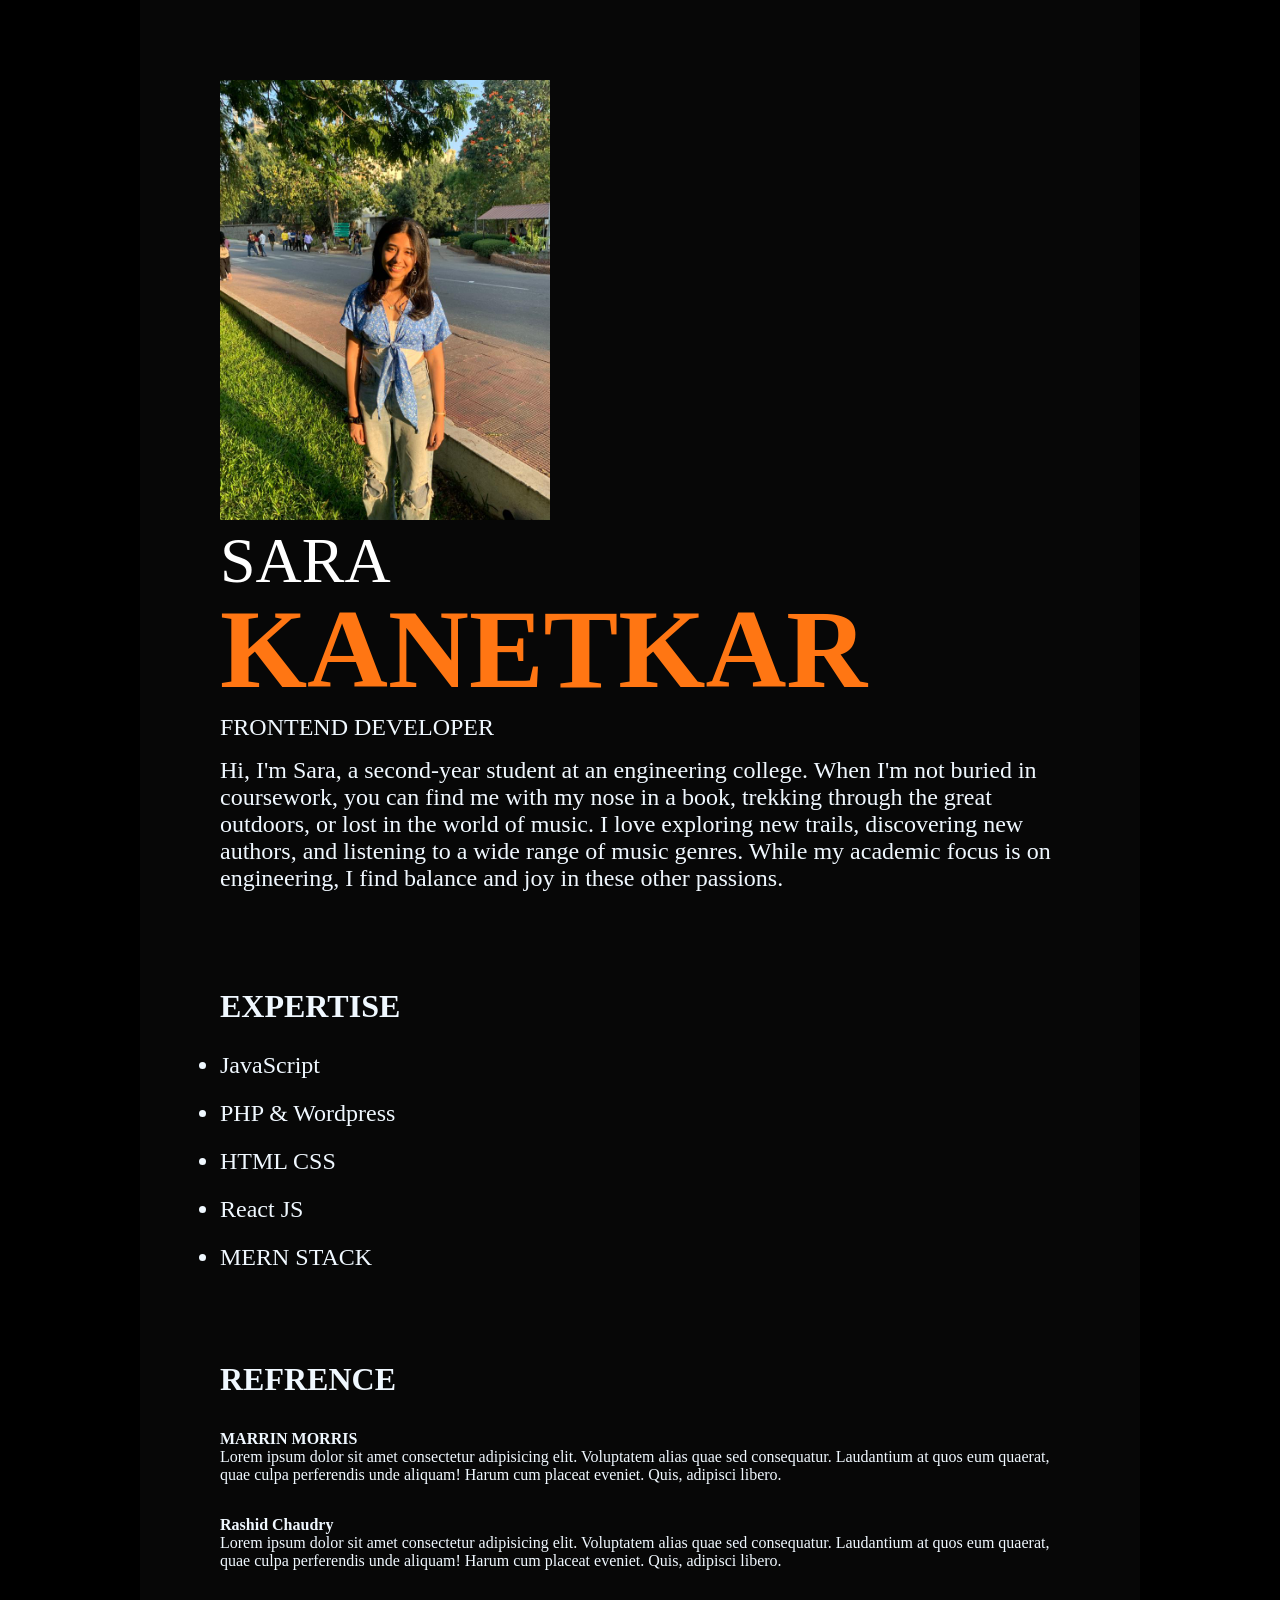
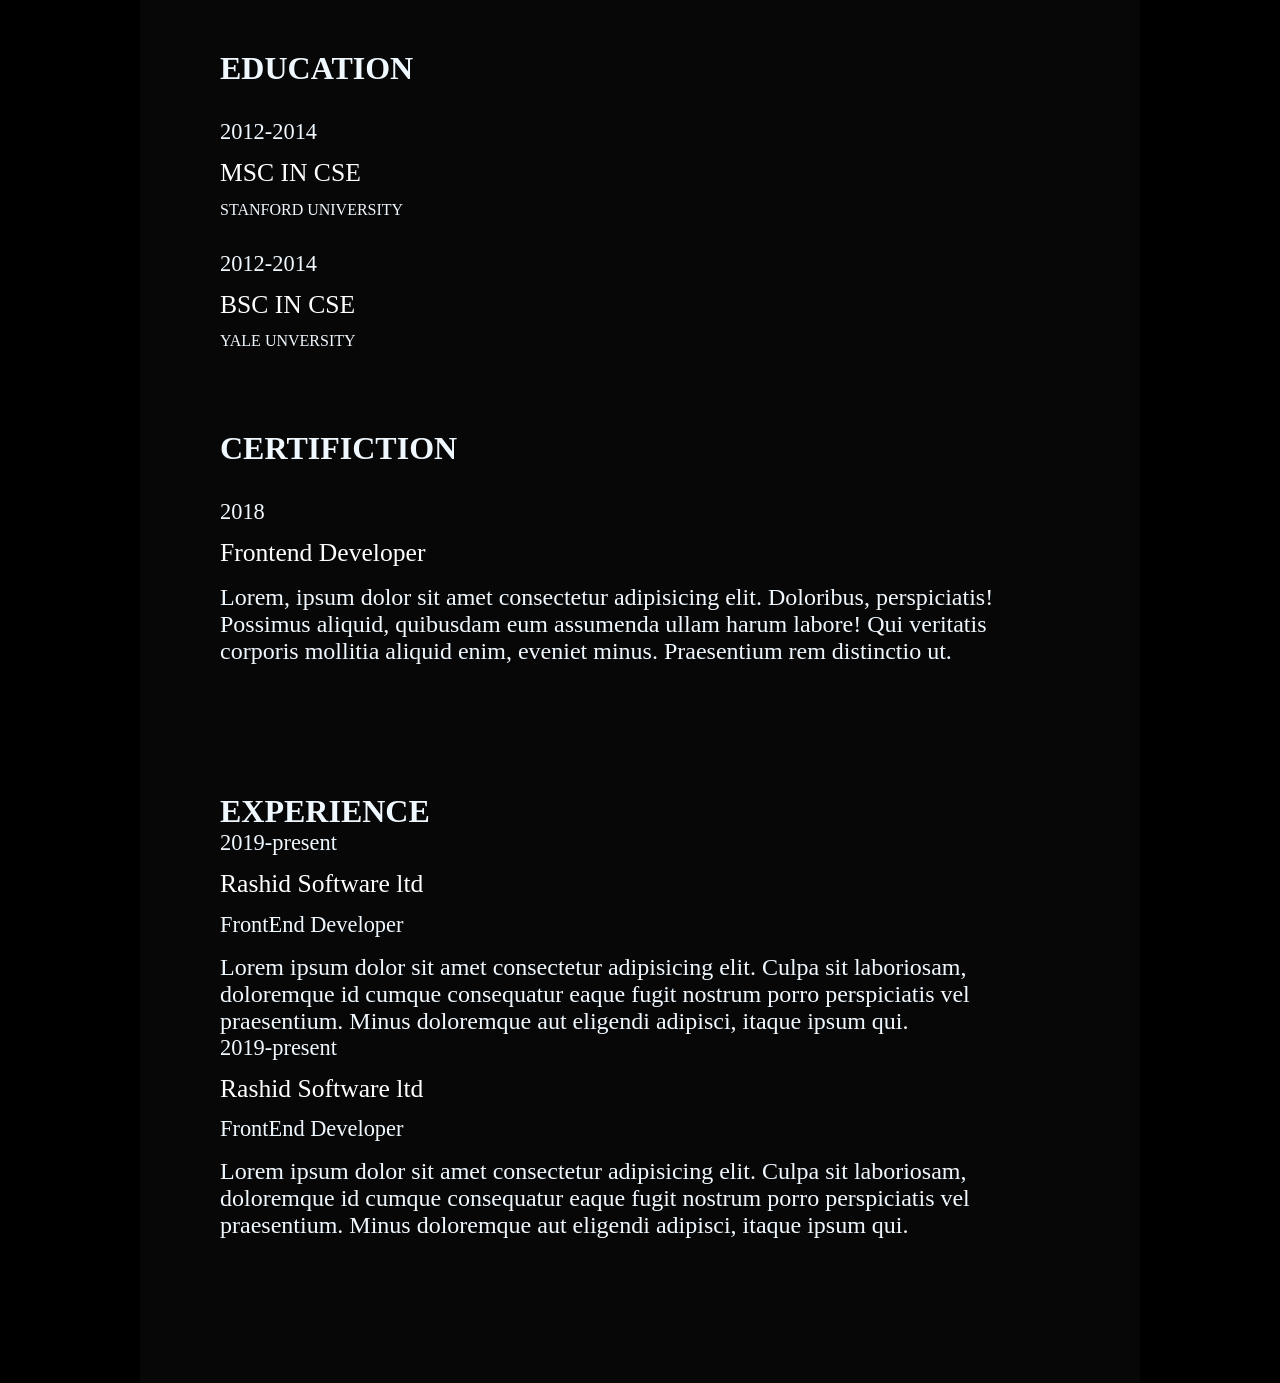
==== index.html @ 93021fe6 "ok" ====
<!DOCTYPE html>
<html lang="en">
<head>
    <meta charset="UTF-8">
    <meta name="viewport" content="width=device-width, initial-scale=1.0">
    <title>Resume</title>
    <link rel="stylesheet" href="portfolio1.css">
</head>
<body>
   <div class="container">
    <div class="profile">
        <div class="profile_container">
        <div class="profile_profileImg">
            <img src="me.jpeg.jpeg" alt="SARA KANETKAR" width="400px" height="440px">
        </div>
        </div>
        <h1 class="profile_name">
            <span class="profile_name_firstName">Sara</span>
             <span class="profile_name_lastName">Kanetkar</span>
        </h1>
        <p class="profile_title"> Frontend Developer</p>
        <p class="description">
            Hi, I'm Sara, a second-year student at an engineering college. When I'm not buried in coursework, you can find me with my nose in a book, trekking through the great outdoors, or lost in the world of music. I love exploring new trails, discovering new authors, and listening to a wide range of music genres. While my academic focus is on engineering, I find balance and joy in these other passions. 





        </p>

    </div>
<div class="group-1">
 <div class="skills"> 
<h3 class="title">Expertise</h3>
<ul class="skill_list description">
    <li>JavaScript</li>
    <li>PHP & Wordpress</li>
    <li>HTML CSS</li>
    <li>React JS</li>
    <li>MERN STACK</li>

    </ul>
</div>
<div class="ref">
    <h3 class="title">Refrence</h3>
    <div class="ref_item">
        <h4 class="ref_name">MARRIN MORRIS</h4>
        <p class="desciption">
            Lorem ipsum dolor sit amet consectetur adipisicing elit. Voluptatem alias quae sed consequatur. Laudantium at quos eum quaerat, quae culpa perferendis unde aliquam! Harum cum placeat eveniet. Quis, adipisci libero.
        </p>
    </div>
    <div class="ref_item">
        <h4 class="ref_name">Rashid Chaudry</h4>
        <p class="desciption">
            Lorem ipsum dolor sit amet consectetur adipisicing elit. Voluptatem alias quae sed consequatur. Laudantium at quos eum quaerat, quae culpa perferendis unde aliquam! Harum cum placeat eveniet. Quis, adipisci libero.
        </p>
    </div>
</div>
<div class="edu">
    <h3 class="title">Education</h3>
    <div class="edu_item">
        <p class="item_preTitle">2012-2014</p>
        <h4 class="item_title">MSC IN CSE</h4>
        <p clss="item_subtitle">
            STANFORD UNIVERSITY
        </p>
</div>

    
    <div class="edu_item">
        <p class="item_preTitle">2012-2014</p>
        <h4 class="item_title">BSC IN CSE</h4>
        <p clss="item_subtitle">
           YALE UNVERSITY
        </p>
</div>

</div>
<div class="certification">
    <h3 class="title">certifiction</h3>
<div class="certification_item">
    <p class="item_preTitle">2018</p>
    <h4 class="item_title">Frontend Developer</h4>
    <p class="description">
        Lorem, ipsum dolor sit amet consectetur adipisicing elit. Doloribus, perspiciatis! Possimus aliquid, quibusdam eum assumenda ullam harum labore! Qui veritatis corporis mollitia aliquid enim, eveniet minus. Praesentium rem distinctio ut.
    </p>


</div>
   </div>
</div>
<div class="group-2"></div>
   <div class="exp">
    <h3 class="title">Experience</h3>
    <div class="exp_item">
        <p class="item_preTitle">2019-present</p>
        <h4 class="item_title">Rashid Software ltd</h4>
        <p class="item_subtitle">FrontEnd Developer</p>
        <p class="description">
            Lorem ipsum dolor sit amet consectetur adipisicing elit. Culpa sit laboriosam, doloremque id cumque consequatur eaque fugit nostrum porro perspiciatis vel praesentium. Minus doloremque aut eligendi adipisci, itaque ipsum qui.
        </p>
    </div>
    <div class="exp_item">
        <p class="item_preTitle">2019-present</p>
        <h4 class="item_title">Rashid Software ltd</h4>
        <p class="item_subtitle">FrontEnd Developer</p>
        <p class="description">
            Lorem ipsum dolor sit amet consectetur adipisicing elit. Culpa sit laboriosam, doloremque id cumque consequatur eaque fugit nostrum porro perspiciatis vel praesentium. Minus doloremque aut eligendi adipisci, itaque ipsum qui.
        </p>
    </div>

   </div>
<div class="group-3"></div>




   </div> 
</body>
</html>
---- portfolio1.css ----
body{
    background-color:black;
    color:aliceblue;
}
*{
    padding: 0;
    margin: 0;
    box-sizing: border-box;
}
:root{
    --primary-color:#ff7613 ;
}
img{
    width:auto
}
a{
    text-decoration: none;
    color: white;
}
.description{
    margin-top: 1rem;
    font-size: 1.5rem;
    font-weight: 400;
    color: var(--text-color);

}
.title{
    color:var(--prmary-color);
    font-weight: 700;
    font-size: 2rem;
    text-transform: uppercase;


}
.item_preTitle{
    font-size: 1.4rem;
    color:var(--text-color);
    font-weight:300;
}
.item_title{
    font-size:1.6rem;
    color: white;
    font-weight: 500;
    margin: 0.8rem 0;;

}
.item_subtitle{
    font-size: 1.4rem;
    color:var(--text-color);
    font-weight: 400;

}




.container{
    max-width:  1000px; 
    width: 90%;
    margin: 0 auto;
    display: grid;
    padding:5rem;
    background: #070707;
    grid: template columns 1fr 1fr;
    gap:4rem;
}
@media only screen and (max-width:768px){
    .container{
        width: 100%;
        grid-template-columns: 1fr;
        padding: 3rem;
        gap:7rem;
    }

}
.profile{
    grid-column: 1/-1;
    margin-bottom:2rem ;
}
.group-1{
    display: flex;
    flex-direction:column;
    gap:5rem;
}
.profile_container{
    display:flex;
    gap:2rem;
}
.profile_profileImg{
    max-width: 250px; 
}
.profile_name_firstName{
    color: white;
    font-weight: 200;
    font-size: clamp(2rem,8vw,4rem);
    text-transform: uppercase;
    display: block;
    margin-bottom: -0.8rem;
}
.profile_name_lastName{
    color:#ff7613;
    font-weight: 700;
    font-size: clamp(2.5rem,15vw,7rem);
    text-transform: uppercase;
    display: block;
}
.profile_title{
    font-size: 1.5rem;
    font-weight: 400;
    text-transform: uppercase;
}
@media only screen and (max-width: 768px){
    .profile_container{
        flex-direction: column;
    }
}
.skill_list{
    margin-top: 1rem;
    margin-left:2 rem;
    line-height: 2;
}
.ref_item{
margin-top: 2rem;
}
.ref_name{
    font-size:1,6rem;
    font-weight: 700;
}
.edu_item{
    margin-top: 2rem;
}
.certification_item{
    margin-top:2rem;
}
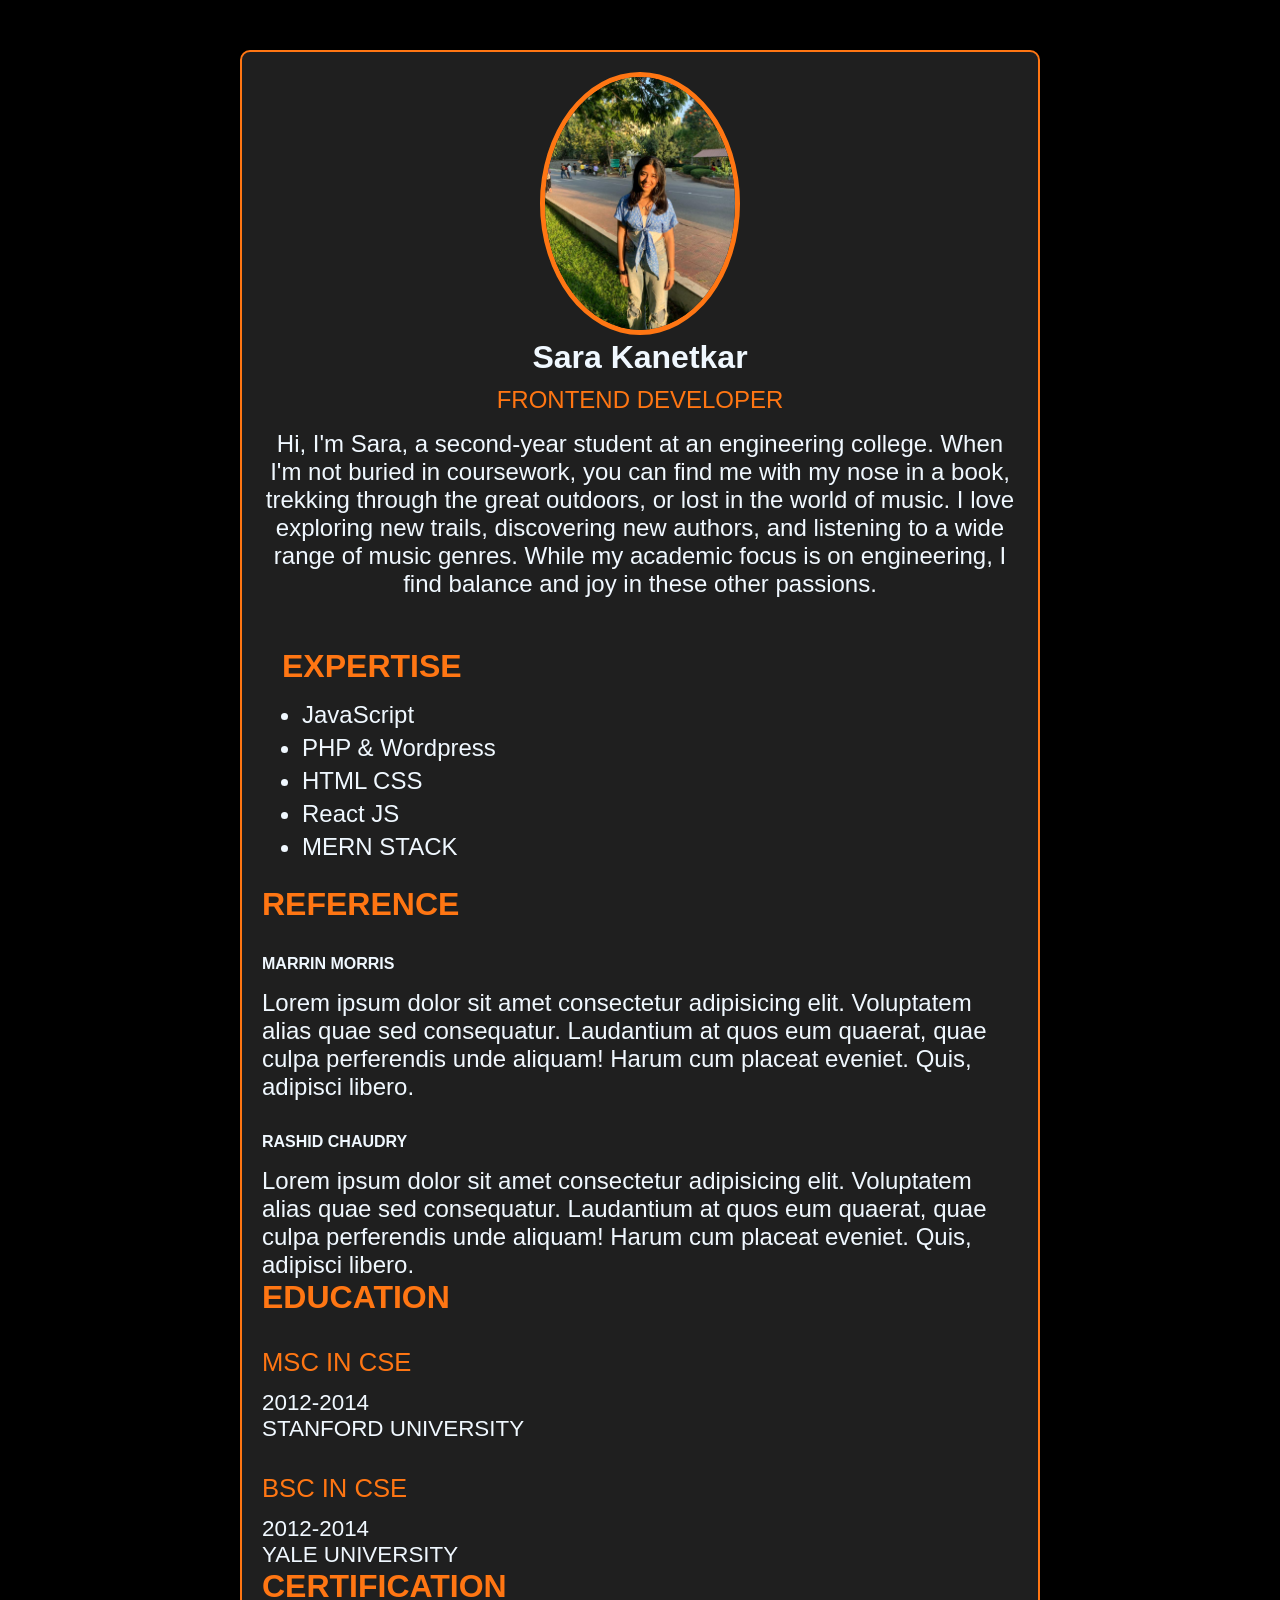
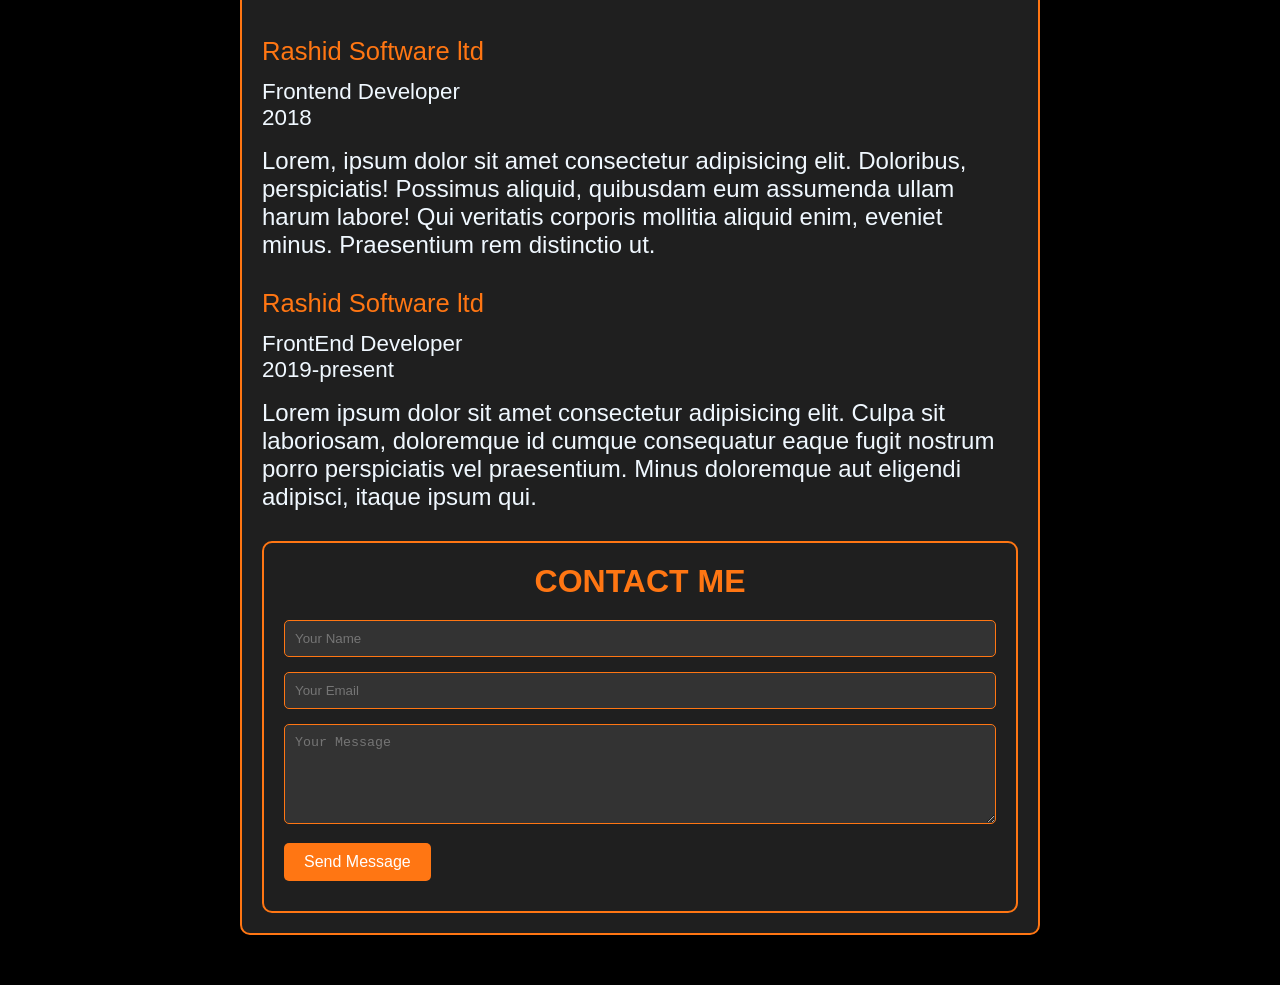
==== commit d8796c56: "final project push" ====
--- a/index.html
+++ b/index.html
@@ -1,120 +1,379 @@
 <!DOCTYPE html>
 <html lang="en">
+
 <head>
     <meta charset="UTF-8">
     <meta name="viewport" content="width=device-width, initial-scale=1.0">
     <title>Resume</title>
-    <link rel="stylesheet" href="portfolio1.css">
+    <!-- <link rel="stylesheet" href="portfolio1.css"> -->
 </head>
+
 <body>
-   <div class="container">
-    <div class="profile">
-        <div class="profile_container">
-        <div class="profile_profileImg">
-            <img src="me.jpeg.jpeg" alt="SARA KANETKAR" width="400px" height="440px">
+    <div class="container">
+        <div class="profile">
+            <div class="profile_container">
+                <div class="profile_profileImg">
+                    <img src="me.jpeg.jpeg" alt="SARA KANETKAR" width="400px" height="440px">
+                </div>
+            </div>
+            <h1 class="profile_name">
+                <span class="profile_name_firstName">Sara</span>
+                <span class="profile_name_lastName">Kanetkar</span>
+            </h1>
+            <p class="profile_title"> Frontend Developer</p>
+            <p class="description">
+                Hi, I'm Sara, a second-year student at an engineering college. When I'm not buried in coursework, you
+                can find me with my nose in a book, trekking through the great outdoors, or lost in the world of music.
+                I love exploring new trails, discovering new authors, and listening to a wide range of music genres.
+                While my academic focus is on engineering, I find balance and joy in these other passions.
+            </p>
         </div>
+        <div class="group-1">
+            <div class="skills">
+                <h3 class="title expertise">Expertise</h3>
+                <ul class="skill_list description">
+                    <li>JavaScript</li>
+                    <li>PHP & Wordpress</li>
+                    <li>HTML CSS</li>
+                    <li>React JS</li>
+                    <li>MERN STACK</li>
+                </ul>
+            </div>
+            <div class="ref">
+                <h3 class="title reference">Reference</h3>
+                <div class="ref_item">
+                    <h4 class="ref_name">MARRIN MORRIS</h4>
+                    <p class="description">
+                        Lorem ipsum dolor sit amet consectetur adipisicing elit. Voluptatem alias quae sed consequatur.
+                        Laudantium at quos eum quaerat, quae culpa perferendis unde aliquam! Harum cum placeat eveniet.
+                        Quis, adipisci libero.
+                    </p>
+                </div>
+                <div class="ref_item">
+                    <h4 class="ref_name">RASHID CHAUDRY</h4>
+                    <p class="description">
+                        Lorem ipsum dolor sit amet consectetur adipisicing elit. Voluptatem alias quae sed consequatur.
+                        Laudantium at quos eum quaerat, quae culpa perferendis unde aliquam! Harum cum placeat eveniet.
+                        Quis, adipisci libero.
+                    </p>
+                </div>
+            </div>
+            <div class="edu">
+                <h3 class="title education">Education</h3>
+                <div class="edu_item">
+
+                    <h4 class="item_title">MSC IN CSE</h4>
+                    <p class="item_preTitle">2012-2014</p>
+                    <p class="item_subtitle">
+                        STANFORD UNIVERSITY
+                    </p>
+                </div>
+                <div class="edu_item">
+
+                    <h4 class="item_title">BSC IN CSE</h4>
+                    <p class="item_preTitle">2012-2014</p>
+                    <p class="item_subtitle">
+                        YALE UNIVERSITY
+                    </p>
+                </div>
+            </div>
+            <div class="certification">
+                <h3 class="title certification">Certification</h3>
+                <div class="certification_item">
+                    <h4 class="item_title">Rashid Software ltd</h4>
+                    <h4 class="item_subtitle">Frontend Developer<br></h4>
+
+                    <p class="item_preTitle">2018</p>
+                    <p class="description">
+                        Lorem, ipsum dolor sit amet consectetur adipisicing elit. Doloribus, perspiciatis! Possimus
+                        aliquid, quibusdam eum assumenda ullam harum labore! Qui veritatis corporis mollitia aliquid
+                        enim, eveniet minus. Praesentium rem distinctio ut.
+                    </p>
+                </div>
+            </div>
         </div>
-        <h1 class="profile_name">
-            <span class="profile_name_firstName">Sara</span>
-             <span class="profile_name_lastName">Kanetkar</span>
-        </h1>
-        <p class="profile_title"> Frontend Developer</p>
-        <p class="description">
-            Hi, I'm Sara, a second-year student at an engineering college. When I'm not buried in coursework, you can find me with my nose in a book, trekking through the great outdoors, or lost in the world of music. I love exploring new trails, discovering new authors, and listening to a wide range of music genres. While my academic focus is on engineering, I find balance and joy in these other passions. 
-
-
-
-
-
-        </p>
-
+        <div class="exp_item">
+
+            <h4 class="item_title">Rashid Software ltd</h4>
+            <p class="item_subtitle">FrontEnd Developer</p>
+            <p class="item_preTitle">2019-present</p>
+
+            <p class="description">
+                Lorem ipsum dolor sit amet consectetur adipisicing elit. Culpa sit laboriosam, doloremque id cumque
+                consequatur eaque fugit nostrum porro perspiciatis vel praesentium. Minus doloremque aut eligendi
+                adipisci, itaque ipsum qui.
+            </p>
+        </div>
+        <div class="contact-form">
+            <h3 class="title contact-title">Contact Me</h3>
+            <form id="submit-to-google-sheet">
+                <input type="text" name="name" placeholder="Your Name" required><br>
+                <input type="email" name="email" placeholder="Your Email" required><br>
+                <textarea name="message" placeholder="Your Message" rows="4" required></textarea><br>
+                <button type="submit">Send Message</button>
+            </form>
+            <p id="msg"></p>
+        </div>
     </div>
-<div class="group-1">
- <div class="skills"> 
-<h3 class="title">Expertise</h3>
-<ul class="skill_list description">
-    <li>JavaScript</li>
-    <li>PHP & Wordpress</li>
-    <li>HTML CSS</li>
-    <li>React JS</li>
-    <li>MERN STACK</li>
-
-    </ul>
-</div>
-<div class="ref">
-    <h3 class="title">Refrence</h3>
-    <div class="ref_item">
-        <h4 class="ref_name">MARRIN MORRIS</h4>
-        <p class="desciption">
-            Lorem ipsum dolor sit amet consectetur adipisicing elit. Voluptatem alias quae sed consequatur. Laudantium at quos eum quaerat, quae culpa perferendis unde aliquam! Harum cum placeat eveniet. Quis, adipisci libero.
-        </p>
+    <!-- Contact form -->
+
+    <div class="group-3"></div>
+
+
+
+
     </div>
-    <div class="ref_item">
-        <h4 class="ref_name">Rashid Chaudry</h4>
-        <p class="desciption">
-            Lorem ipsum dolor sit amet consectetur adipisicing elit. Voluptatem alias quae sed consequatur. Laudantium at quos eum quaerat, quae culpa perferendis unde aliquam! Harum cum placeat eveniet. Quis, adipisci libero.
-        </p>
-    </div>
-</div>
-<div class="edu">
-    <h3 class="title">Education</h3>
-    <div class="edu_item">
-        <p class="item_preTitle">2012-2014</p>
-        <h4 class="item_title">MSC IN CSE</h4>
-        <p clss="item_subtitle">
-            STANFORD UNIVERSITY
-        </p>
-</div>
-
-    
-    <div class="edu_item">
-        <p class="item_preTitle">2012-2014</p>
-        <h4 class="item_title">BSC IN CSE</h4>
-        <p clss="item_subtitle">
-           YALE UNVERSITY
-        </p>
-</div>
-
-</div>
-<div class="certification">
-    <h3 class="title">certifiction</h3>
-<div class="certification_item">
-    <p class="item_preTitle">2018</p>
-    <h4 class="item_title">Frontend Developer</h4>
-    <p class="description">
-        Lorem, ipsum dolor sit amet consectetur adipisicing elit. Doloribus, perspiciatis! Possimus aliquid, quibusdam eum assumenda ullam harum labore! Qui veritatis corporis mollitia aliquid enim, eveniet minus. Praesentium rem distinctio ut.
-    </p>
-
-
-</div>
-   </div>
-</div>
-<div class="group-2"></div>
-   <div class="exp">
-    <h3 class="title">Experience</h3>
-    <div class="exp_item">
-        <p class="item_preTitle">2019-present</p>
-        <h4 class="item_title">Rashid Software ltd</h4>
-        <p class="item_subtitle">FrontEnd Developer</p>
-        <p class="description">
-            Lorem ipsum dolor sit amet consectetur adipisicing elit. Culpa sit laboriosam, doloremque id cumque consequatur eaque fugit nostrum porro perspiciatis vel praesentium. Minus doloremque aut eligendi adipisci, itaque ipsum qui.
-        </p>
-    </div>
-    <div class="exp_item">
-        <p class="item_preTitle">2019-present</p>
-        <h4 class="item_title">Rashid Software ltd</h4>
-        <p class="item_subtitle">FrontEnd Developer</p>
-        <p class="description">
-            Lorem ipsum dolor sit amet consectetur adipisicing elit. Culpa sit laboriosam, doloremque id cumque consequatur eaque fugit nostrum porro perspiciatis vel praesentium. Minus doloremque aut eligendi adipisci, itaque ipsum qui.
-        </p>
-    </div>
-
-   </div>
-<div class="group-3"></div>
-
-
-
-
-   </div> 
 </body>
+<style>
+    body {
+        background-color: black;
+        color: aliceblue;
+        margin: 0;
+        padding: 0;
+        font-family: Arial, sans-serif;
+    }
+
+
+
+    /* Existing CSS rules */
+
+    /* New CSS rules for titles */
+    .title.expertise,
+    .title.reference,
+    .title.education,
+    .title.certification {
+        color: #ff7613;
+    }
+
+
+    * {
+        padding: 0;
+        margin: 0;
+        box-sizing: border-box;
+    }
+
+    :root {
+        --primary-color: #ff7613;
+    }
+
+    img {
+        width: auto
+    }
+
+    a {
+        text-decoration: none;
+        color: white;
+    }
+
+    .description {
+        margin-top: 1rem;
+        font-size: 1.5rem;
+        font-weight: 400;
+        color: var(--text-color);
+    }
+
+    .title {
+        font-weight: 700;
+        font-size: 2rem;
+        text-transform: uppercase;
+    }
+
+    .item_preTitle {
+        font-size: 1.4rem;
+        color: var(--text-color);
+        font-weight: 300;
+    }
+
+    .item_title {
+        color: var(--primary-color);
+        /* Orange color for titles */
+        font-size: 1.6rem;
+        font-weight: 500;
+        margin: 0.8rem 0;
+    }
+
+    .item_subtitle {
+        font-size: 1.4rem;
+        color: var(--text-color);
+        font-weight: 400;
+    }
+
+    .title.experience {
+        color: #ff7613;
+        /* Change color of Experience title to orange */
+    }
+
+    .title.expertise {
+        color: #ff7613;
+        /* Change color of Expertise title to orange */
+    }
+
+    .title.education {
+        color: #ff7613;
+        /* Change color of Education title to orange */
+    }
+
+    .title.certification {
+        color: #ff7613;
+        /* Change color of Certification title to orange */
+    }
+
+    .container {
+        max-width: 800px;
+        margin: 50px auto;
+        padding: 20px;
+        border: 2px solid #ff7613;
+        border-radius: 10px;
+        background-color: #1f1f1f;
+        box-shadow: 0 0 10px rgba(0, 0, 0, 0.5);
+    }
+
+    @media only screen and (max-width:768px) {
+        .container {
+            width: 100%;
+            grid-template-columns: 1fr;
+            padding: 3rem;
+            gap: 7rem;
+        }
+    }
+
+    .profile {
+        text-align: center;
+        margin-bottom: 30px;
+    }
+
+    .profile img {
+        width: 200px;
+        height: auto;
+        border-radius: 50%;
+        border: 5px solid #ff7613;
+    }
+
+    .profile_title {
+        font-size: 1.5rem;
+        font-weight: 400;
+        text-transform: uppercase;
+        color: #ff7613;
+        margin-top: 10px;
+    }
+
+    .group-1 {
+        margin-bottom: 30px;
+    }
+
+    .contact-form {
+        background-color: #1f1f1f;
+        padding: 20px;
+        border-radius: 10px;
+        border: 2px solid #ff7613;
+        margin-top: 30px;
+    }
+
+    .contact-form h3 {
+        color: #ff7613;
+        text-align: center;
+        margin-bottom: 20px;
+    }
+
+    .contact-form input[type="text"],
+    .contact-form input[type="email"],
+    .contact-form textarea {
+        width: 100%;
+        padding: 10px;
+        margin-bottom: 15px;
+        border: 1px solid #ff7613;
+        border-radius: 5px;
+        background-color: #333;
+        color: #fff;
+    }
+
+    .contact-form textarea {
+        resize: vertical;
+        min-height: 100px;
+    }
+
+    .contact-form button {
+        background-color: #ff7613;
+        color: #fff;
+        border: none;
+        padding: 10px 20px;
+        border-radius: 5px;
+        cursor: pointer;
+        font-size: 1rem;
+        transition: background-color 0.3s;
+    }
+
+    .contact-form button:hover {
+        background-color: #ff5722;
+    }
+
+    #msg {
+        color: #ff7613;
+        text-align: center;
+        margin-top: 10px;
+    }
+
+    @media only screen and (max-width: 768px) {
+        .profile_container {
+            flex-direction: column;
+        }
+    }
+
+    .skills {
+        padding: 20px;
+        /* Add padding to the container */
+    }
+
+    .skill_list {
+        padding-left: 20px;
+        /* Adjust the padding for the list contents */
+    }
+
+    .skill_list li {
+        padding-bottom: 5px;
+        /* Add padding to the list items */
+    }
+
+
+    .ref_item {
+        margin-top: 2rem;
+    }
+
+    .ref_name {
+        font-size: 1, 6rem;
+        font-weight: 700;
+    }
+
+    .edu_item {
+        margin-top: 2rem;
+    }
+
+    .certification_item {
+        margin-top: 2rem;
+    }
+
+    .title.contact-title {
+        color: #ff7613;
+        /* Orange color for contact title */
+    }
+</style>
+<script>
+    const scriptURL = 'https://script.google.com/macros/s/AKfycbzinp5HBbQAj-Dasf0E4GP-Hrfh4WUHwOS0yoJBEPwuywna_LoiRNRNK__SeEnJWAw/exec'
+    const form = document.getElementById('submit-to-google-sheet');
+    const msg = document.getElementById("msg");
+
+    form.addEventListener('submit', e => {
+        e.preventDefault();
+        fetch(scriptURL, { method: 'POST', body: new FormData(form) })
+            .then(response => {
+                msg.innerHTML = "Message Sent Successfully";
+                setTimeout(function () {
+                    msg.innerHTML = "";
+                }, 5000);
+                form.reset();
+            })
+            .catch(error => console.error('Error!', error.message));
+    });
+</script>
+
 </html>
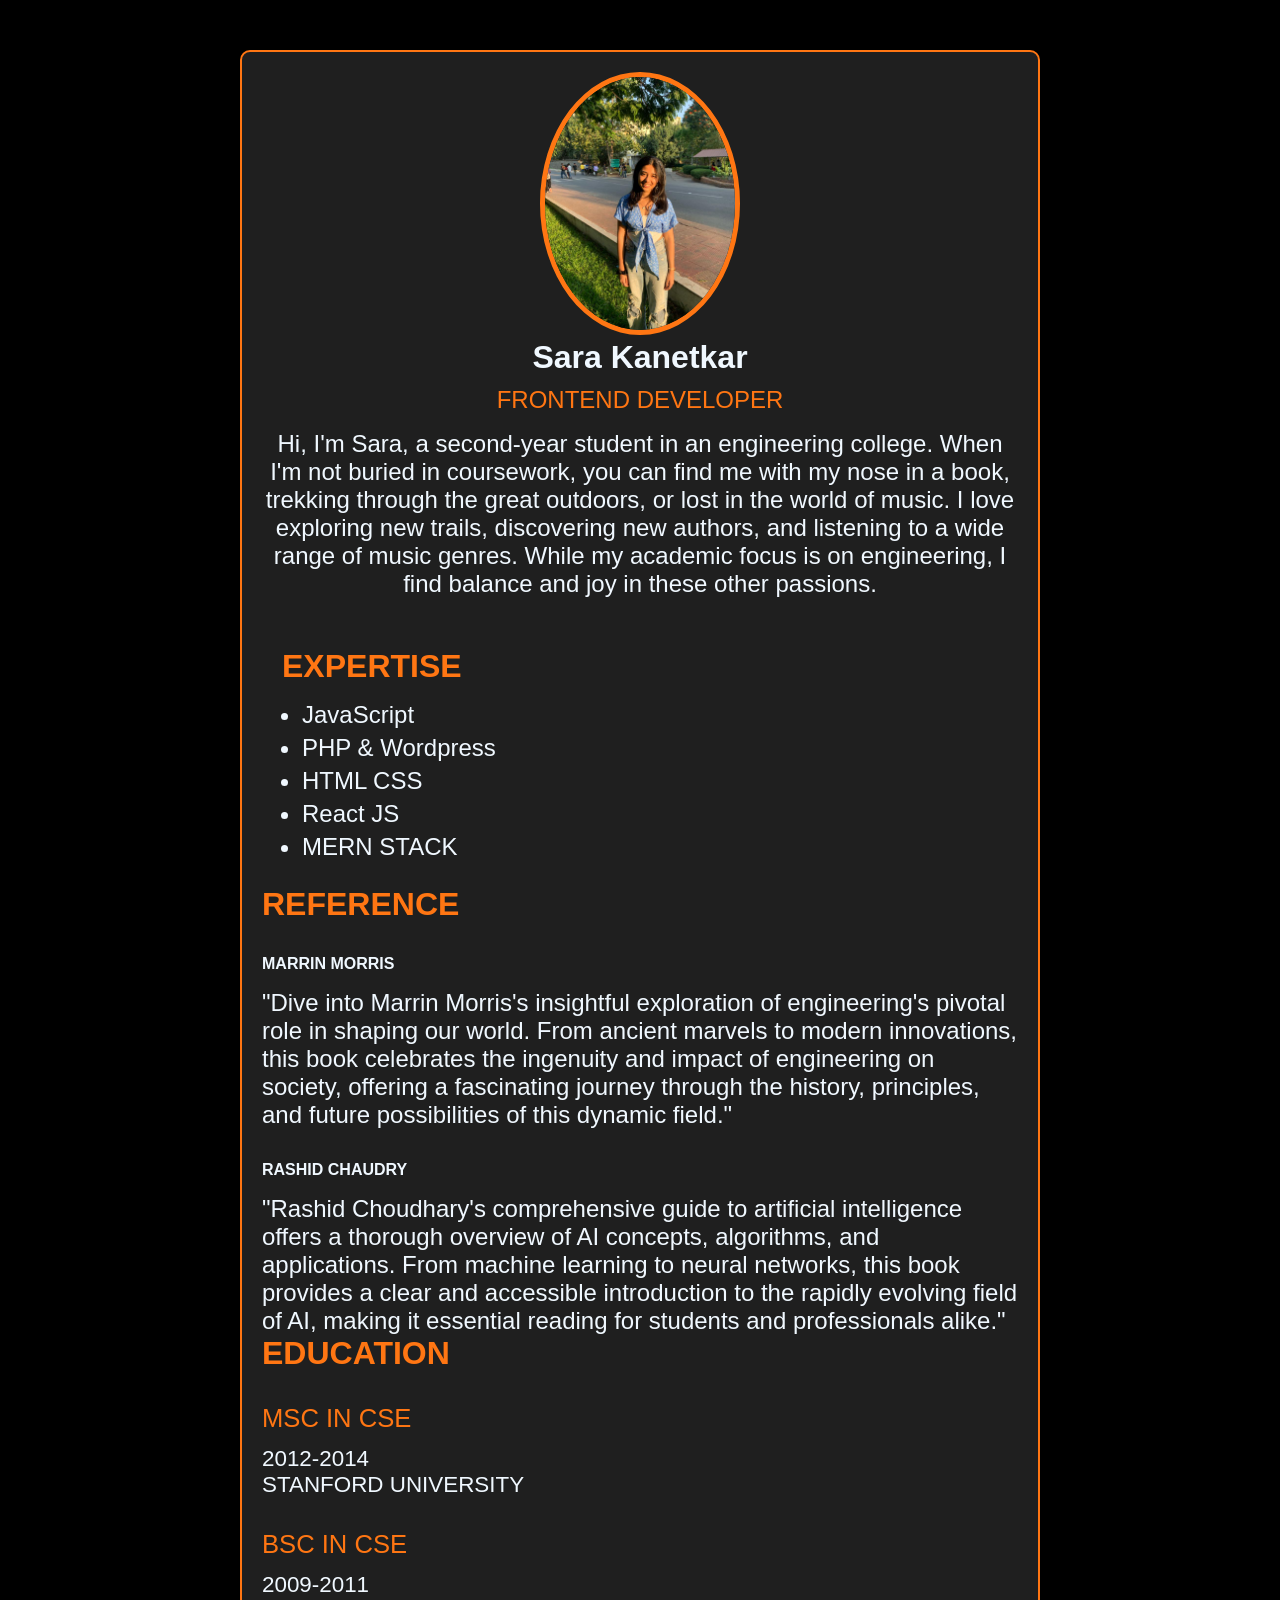
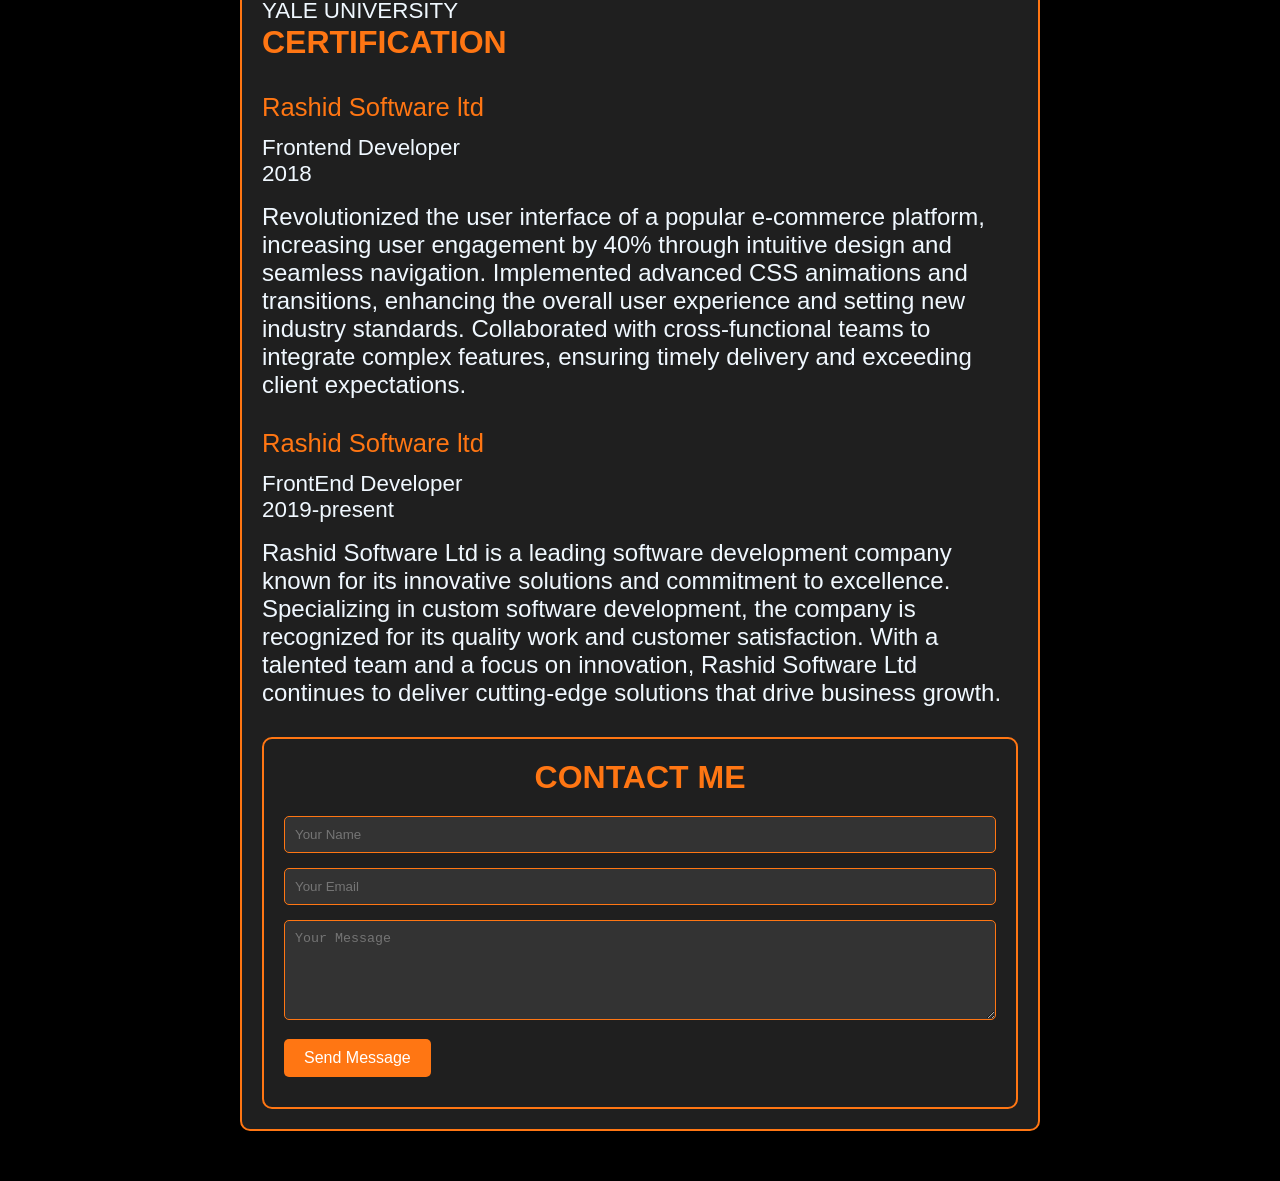
==== commit 33841edd: "final project push" ====
--- a/index.html
+++ b/index.html
@@ -22,7 +22,7 @@
             </h1>
             <p class="profile_title"> Frontend Developer</p>
             <p class="description">
-                Hi, I'm Sara, a second-year student at an engineering college. When I'm not buried in coursework, you
+                Hi, I'm Sara, a second-year student in an engineering college. When I'm not buried in coursework, you
                 can find me with my nose in a book, trekking through the great outdoors, or lost in the world of music.
                 I love exploring new trails, discovering new authors, and listening to a wide range of music genres.
                 While my academic focus is on engineering, I find balance and joy in these other passions.
@@ -44,17 +44,18 @@
                 <div class="ref_item">
                     <h4 class="ref_name">MARRIN MORRIS</h4>
                     <p class="description">
-                        Lorem ipsum dolor sit amet consectetur adipisicing elit. Voluptatem alias quae sed consequatur.
-                        Laudantium at quos eum quaerat, quae culpa perferendis unde aliquam! Harum cum placeat eveniet.
-                        Quis, adipisci libero.
+                        "Dive into Marrin Morris's insightful exploration of engineering's pivotal role in shaping our world. From ancient marvels to modern innovations, this book celebrates the ingenuity and impact of engineering on society, offering a fascinating journey through the history, principles, and future possibilities of this dynamic field."
+
+
+
+
+
                     </p>
                 </div>
                 <div class="ref_item">
                     <h4 class="ref_name">RASHID CHAUDRY</h4>
                     <p class="description">
-                        Lorem ipsum dolor sit amet consectetur adipisicing elit. Voluptatem alias quae sed consequatur.
-                        Laudantium at quos eum quaerat, quae culpa perferendis unde aliquam! Harum cum placeat eveniet.
-                        Quis, adipisci libero.
+                        "Rashid Choudhary's comprehensive guide to artificial intelligence offers a thorough overview of AI concepts, algorithms, and applications. From machine learning to neural networks, this book provides a clear and accessible introduction to the rapidly evolving field of AI, making it essential reading for students and professionals alike."
                     </p>
                 </div>
             </div>
@@ -71,7 +72,7 @@
                 <div class="edu_item">
 
                     <h4 class="item_title">BSC IN CSE</h4>
-                    <p class="item_preTitle">2012-2014</p>
+                    <p class="item_preTitle">2009-2011</p>
                     <p class="item_subtitle">
                         YALE UNIVERSITY
                     </p>
@@ -85,9 +86,7 @@
 
                     <p class="item_preTitle">2018</p>
                     <p class="description">
-                        Lorem, ipsum dolor sit amet consectetur adipisicing elit. Doloribus, perspiciatis! Possimus
-                        aliquid, quibusdam eum assumenda ullam harum labore! Qui veritatis corporis mollitia aliquid
-                        enim, eveniet minus. Praesentium rem distinctio ut.
+                        Revolutionized the user interface of a popular e-commerce platform, increasing user engagement by 40% through intuitive design and seamless navigation. Implemented advanced CSS animations and transitions, enhancing the overall user experience and setting new industry standards. Collaborated with cross-functional teams to integrate complex features, ensuring timely delivery and exceeding client expectations.
                     </p>
                 </div>
             </div>
@@ -99,9 +98,7 @@
             <p class="item_preTitle">2019-present</p>
 
             <p class="description">
-                Lorem ipsum dolor sit amet consectetur adipisicing elit. Culpa sit laboriosam, doloremque id cumque
-                consequatur eaque fugit nostrum porro perspiciatis vel praesentium. Minus doloremque aut eligendi
-                adipisci, itaque ipsum qui.
+                Rashid Software Ltd is a leading software development company known for its innovative solutions and commitment to excellence. Specializing in custom software development, the company is recognized for its quality work and customer satisfaction. With a talented team and a focus on innovation, Rashid Software Ltd continues to deliver cutting-edge solutions that drive business growth.
             </p>
         </div>
         <div class="contact-form">
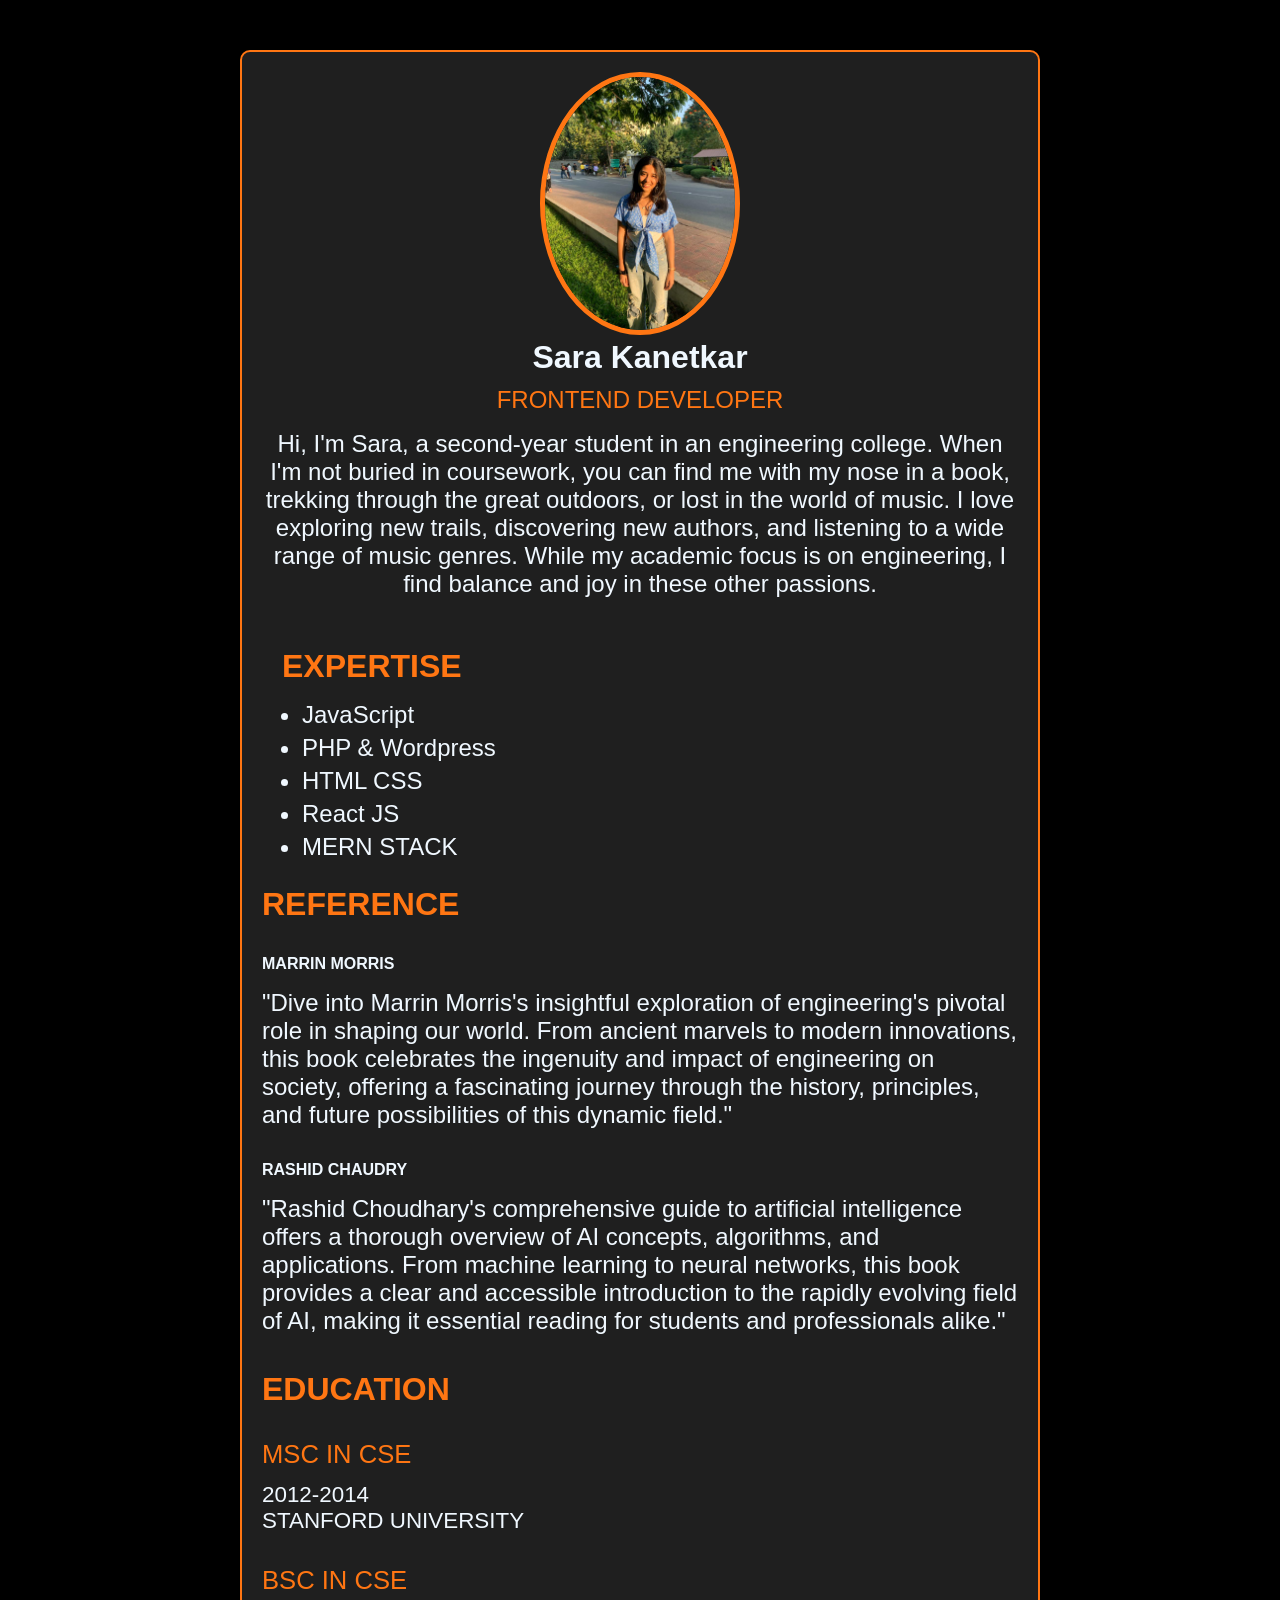
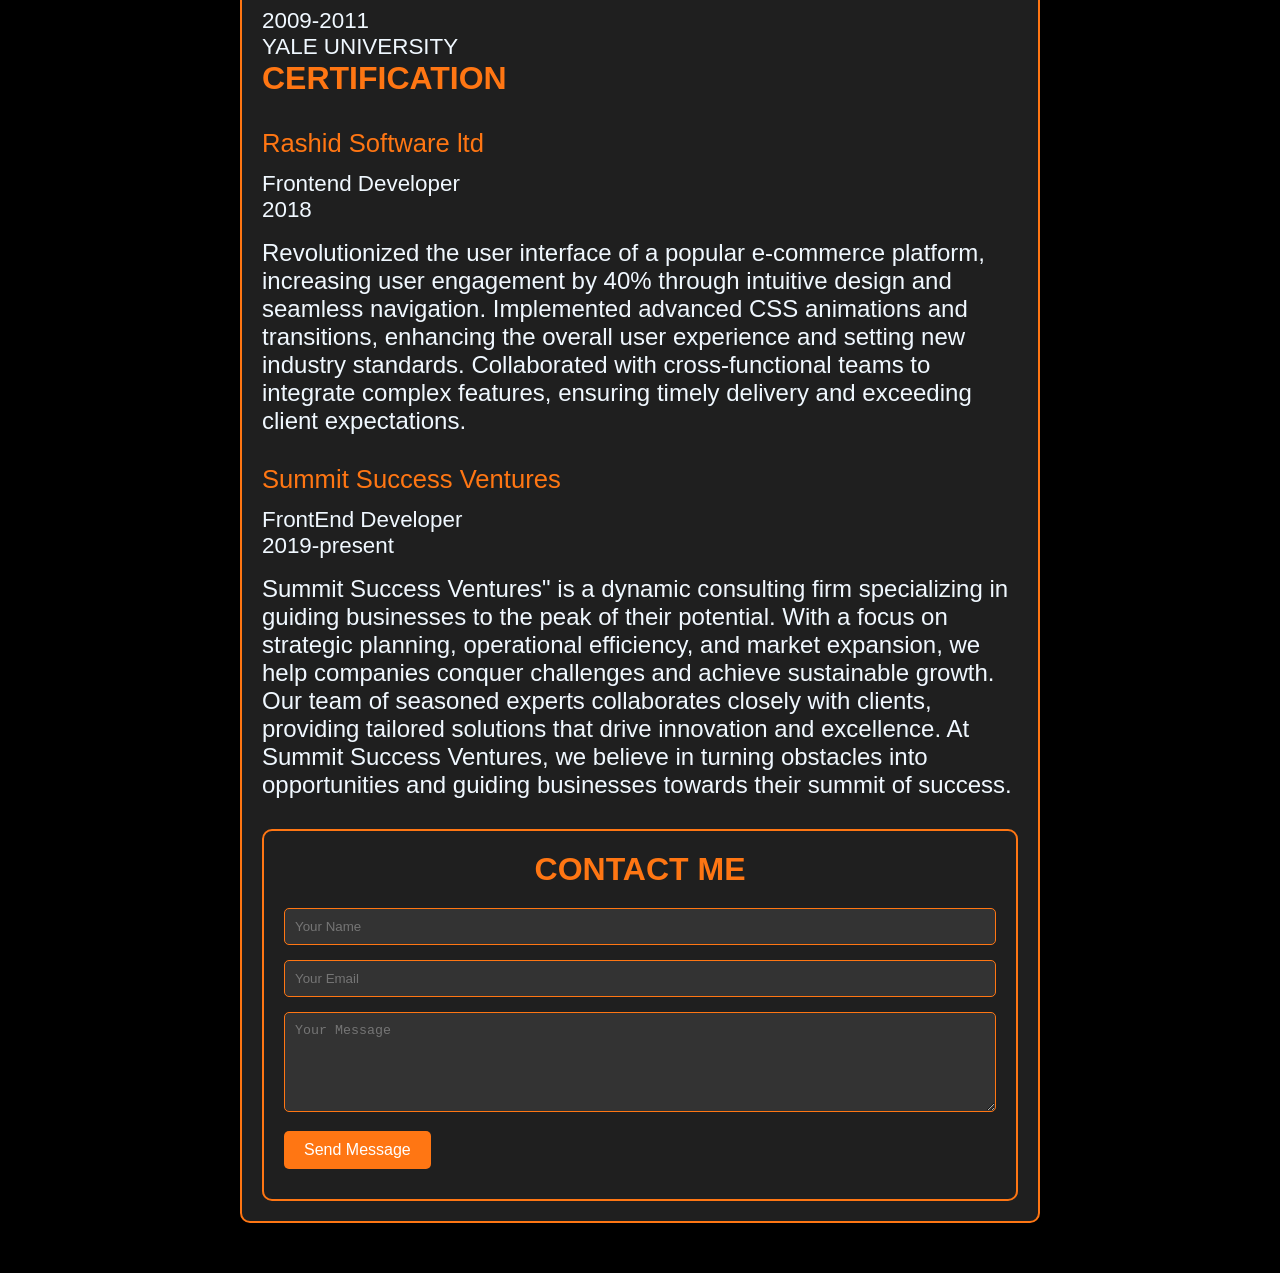
==== commit 47b5dc42: "final project push" ====
--- a/index.html
+++ b/index.html
@@ -59,6 +59,8 @@
                     </p>
                 </div>
             </div>
+            <br> 
+            <br>
             <div class="edu">
                 <h3 class="title education">Education</h3>
                 <div class="edu_item">
@@ -93,12 +95,17 @@
         </div>
         <div class="exp_item">
 
-            <h4 class="item_title">Rashid Software ltd</h4>
+            <h4 class="item_title">Summit Success Ventures</h4>
             <p class="item_subtitle">FrontEnd Developer</p>
             <p class="item_preTitle">2019-present</p>
 
             <p class="description">
-                Rashid Software Ltd is a leading software development company known for its innovative solutions and commitment to excellence. Specializing in custom software development, the company is recognized for its quality work and customer satisfaction. With a talented team and a focus on innovation, Rashid Software Ltd continues to deliver cutting-edge solutions that drive business growth.
+                Summit Success Ventures" is a dynamic consulting firm specializing in guiding businesses to the peak of their potential. With a focus on strategic planning, operational efficiency, and market expansion, we help companies conquer challenges and achieve sustainable growth. Our team of seasoned experts collaborates closely with clients, providing tailored solutions that drive innovation and excellence. At Summit Success Ventures, we believe in turning obstacles into opportunities and guiding businesses towards their summit of success.
+
+
+
+
+
             </p>
         </div>
         <div class="contact-form">
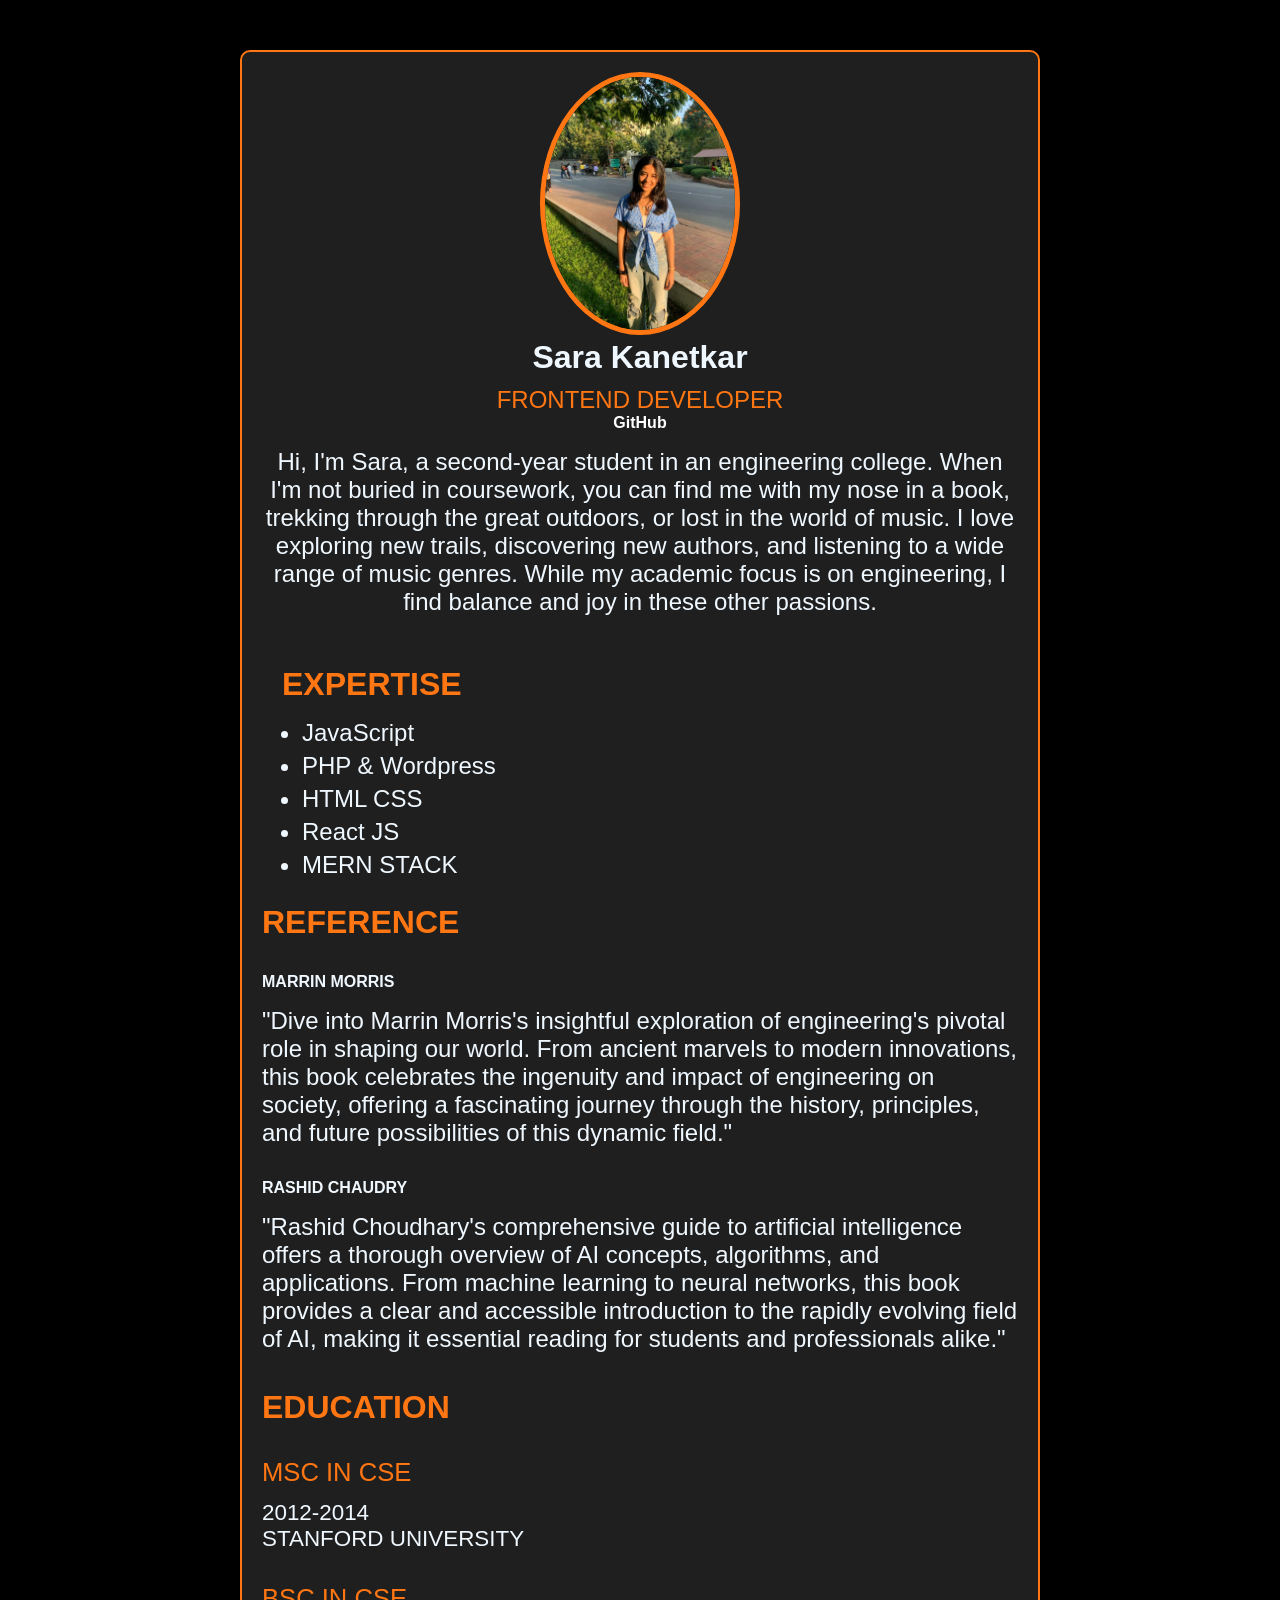
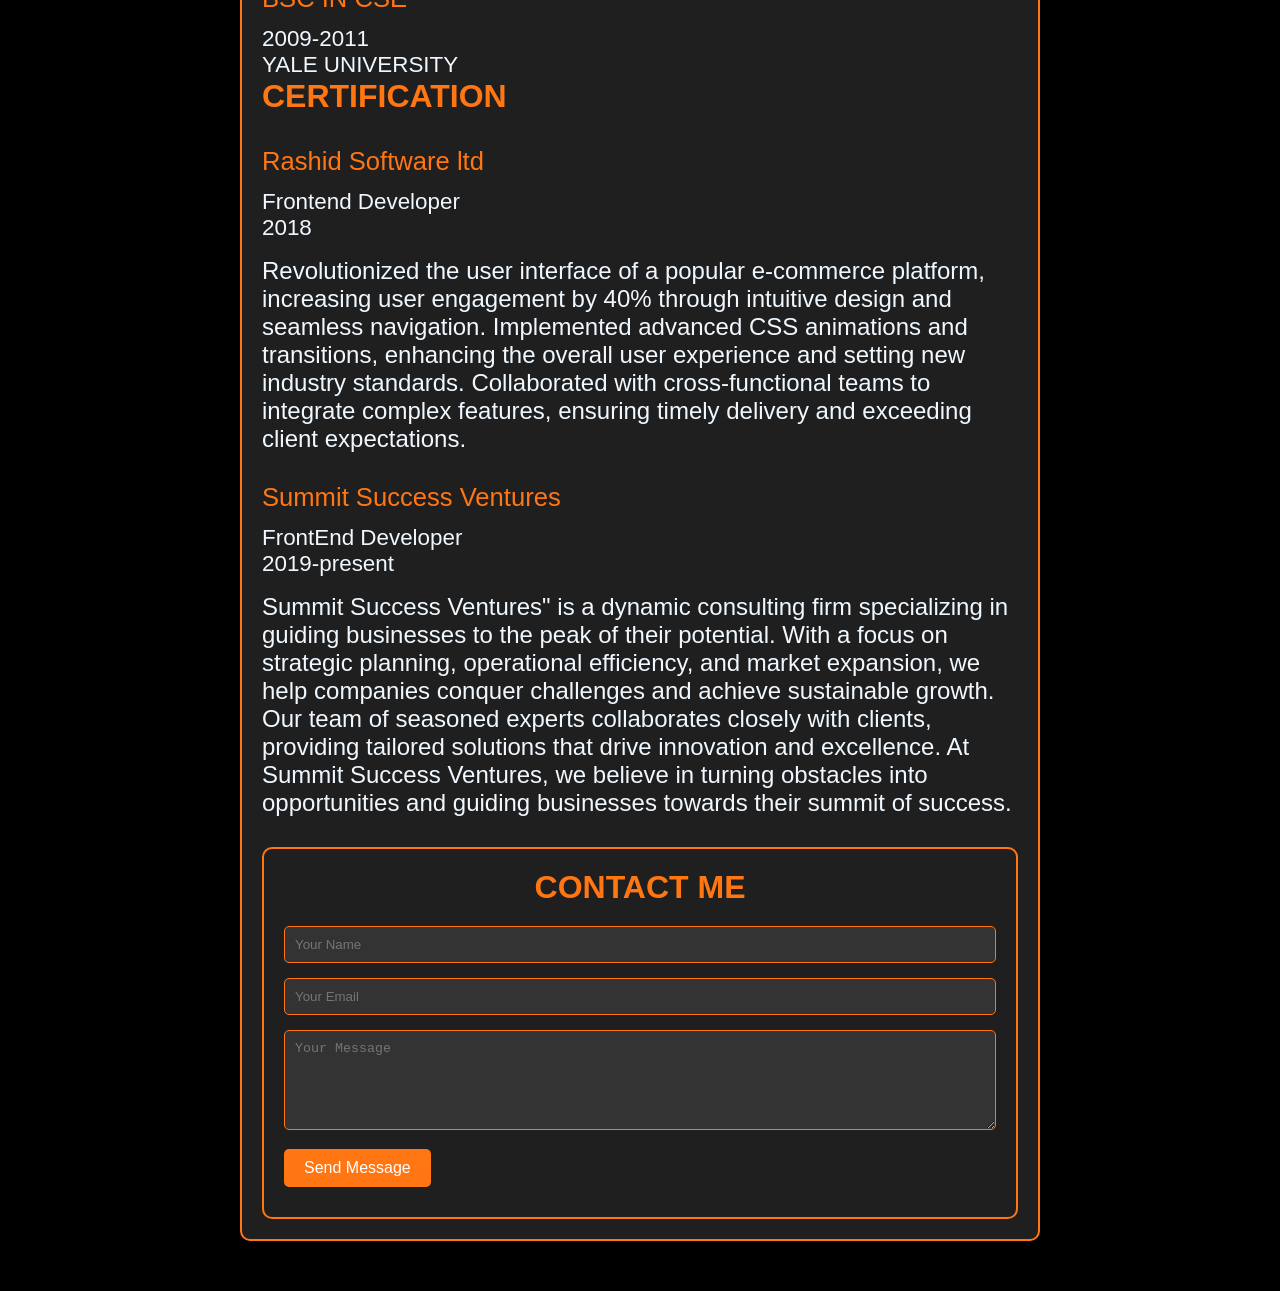
==== commit b68f81ba: "final project push" ====
--- a/index.html
+++ b/index.html
@@ -21,6 +21,7 @@
                 <span class="profile_name_lastName">Kanetkar</span>
             </h1>
             <p class="profile_title"> Frontend Developer</p>
+            <a href="https://github.com/sara-kanetkar" target="_blank">GitHub</a>
             <p class="description">
                 Hi, I'm Sara, a second-year student in an engineering college. When I'm not buried in coursework, you
                 can find me with my nose in a book, trekking through the great outdoors, or lost in the world of music.
@@ -155,6 +156,12 @@
         margin: 0;
         box-sizing: border-box;
     }
+    a {
+            color:#ff7613;
+            /* Dark Blue shade */
+            text-decoration: none;
+            font-weight: bold;
+        }
 
     :root {
         --primary-color: #ff7613;
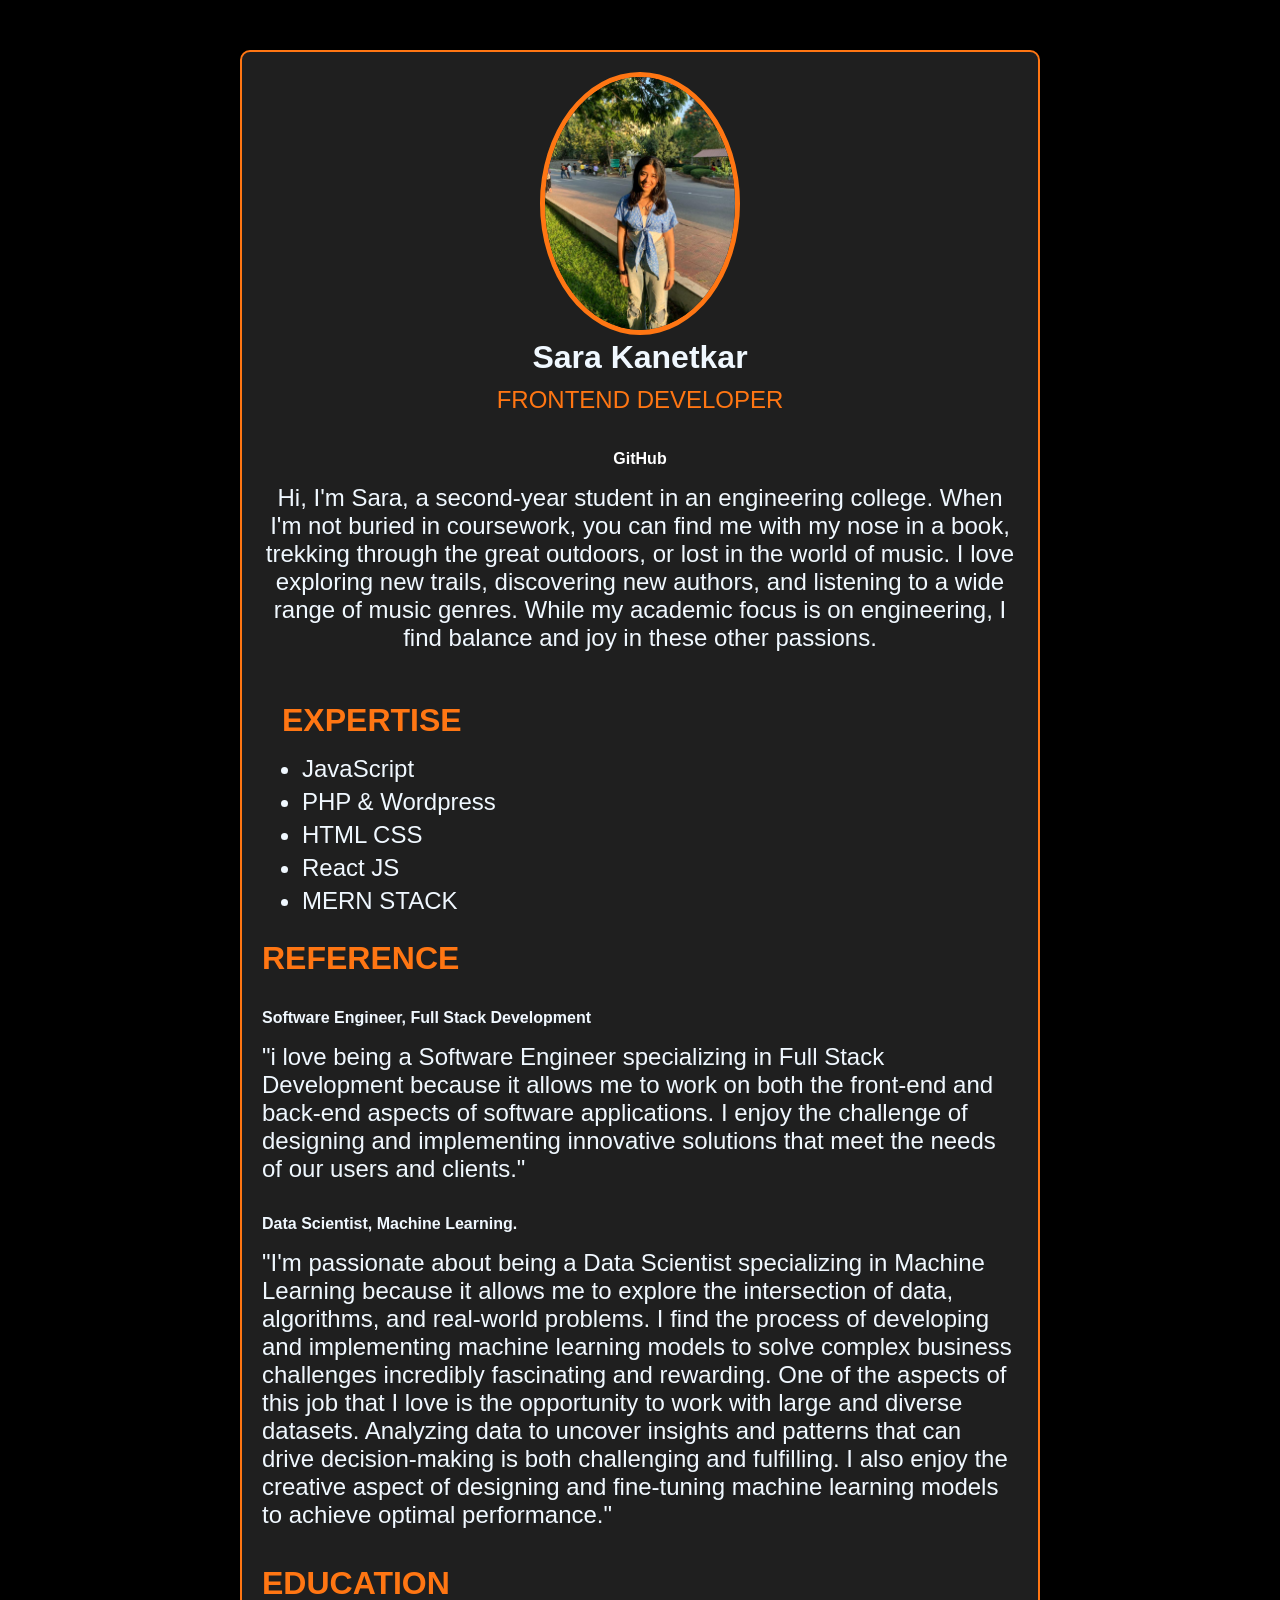
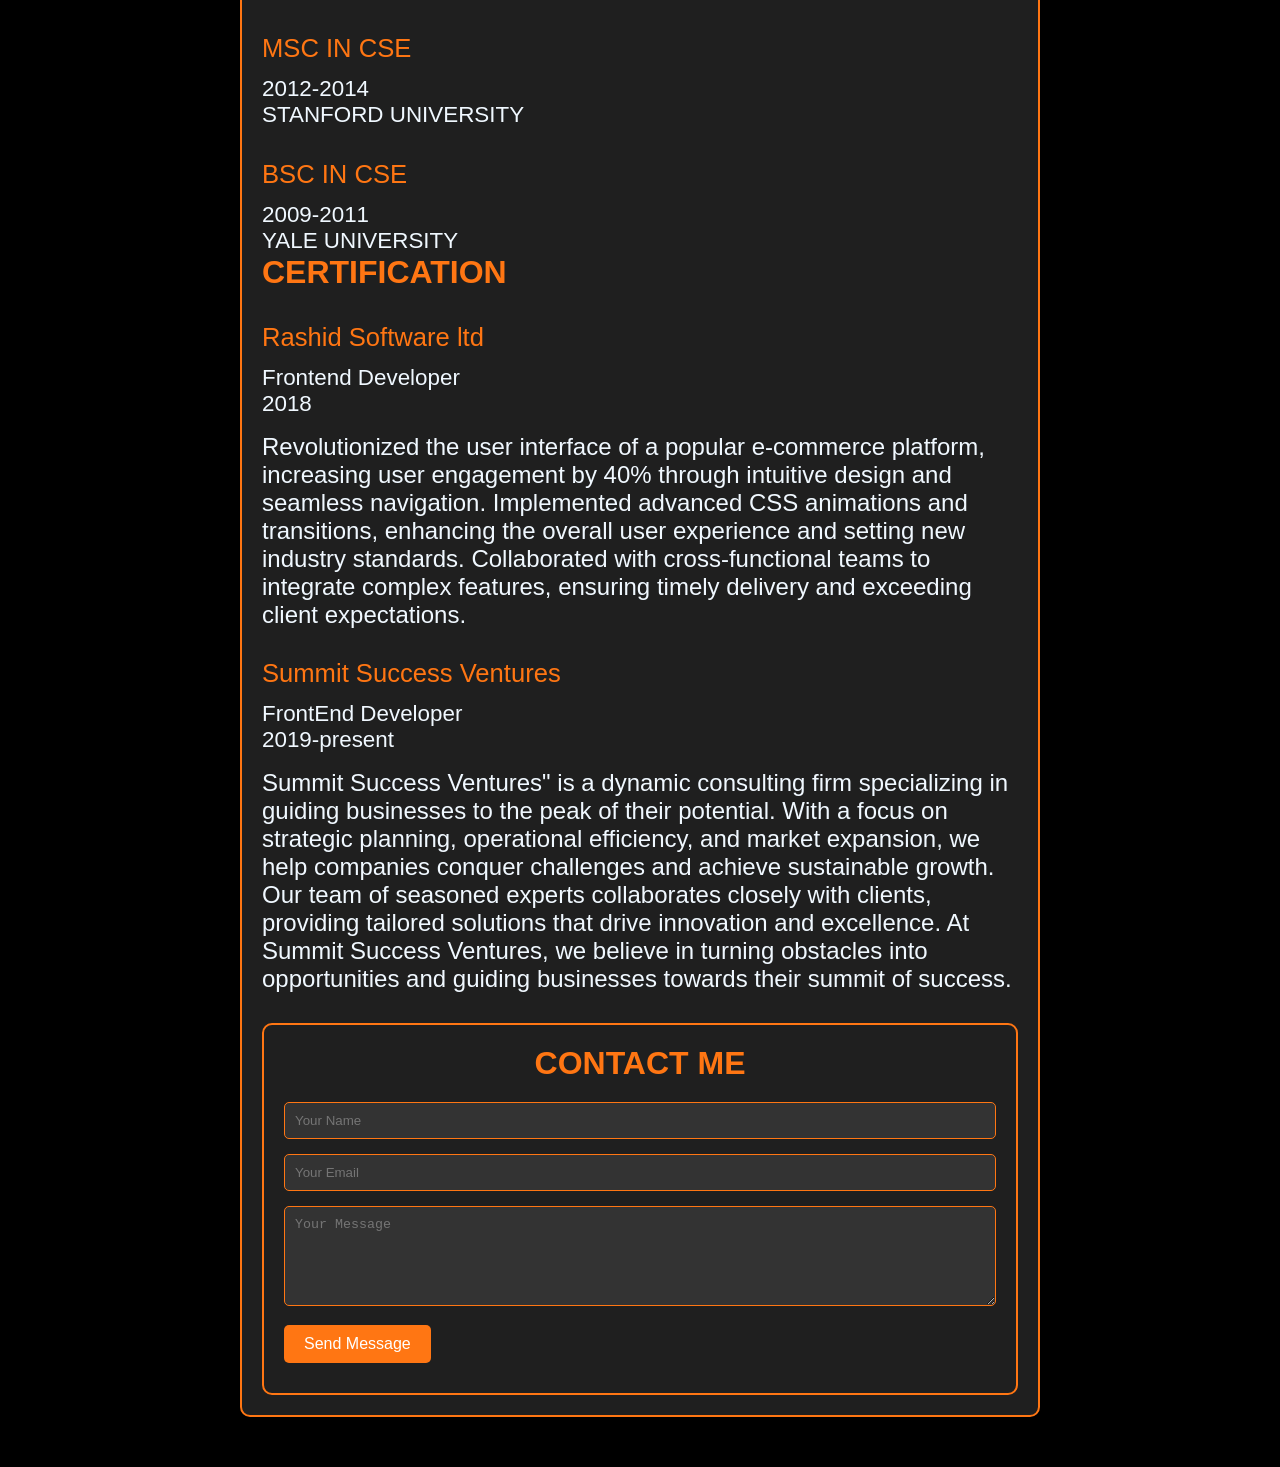
==== commit a5ba057e: "final project push" ====
--- a/index.html
+++ b/index.html
@@ -21,6 +21,9 @@
                 <span class="profile_name_lastName">Kanetkar</span>
             </h1>
             <p class="profile_title"> Frontend Developer</p>
+            <br>
+            <br>
+
             <a href="https://github.com/sara-kanetkar" target="_blank">GitHub</a>
             <p class="description">
                 Hi, I'm Sara, a second-year student in an engineering college. When I'm not buried in coursework, you
@@ -43,9 +46,9 @@
             <div class="ref">
                 <h3 class="title reference">Reference</h3>
                 <div class="ref_item">
-                    <h4 class="ref_name">MARRIN MORRIS</h4>
+                    <h4 class="ref_name">Software Engineer, Full Stack Development</h4>
                     <p class="description">
-                        "Dive into Marrin Morris's insightful exploration of engineering's pivotal role in shaping our world. From ancient marvels to modern innovations, this book celebrates the ingenuity and impact of engineering on society, offering a fascinating journey through the history, principles, and future possibilities of this dynamic field."
+                        "i love being a Software Engineer specializing in Full Stack Development because it allows me to work on both the front-end and back-end aspects of software applications. I enjoy the challenge of designing and implementing innovative solutions that meet the needs of our users and clients."
 
 
 
@@ -54,9 +57,11 @@
                     </p>
                 </div>
                 <div class="ref_item">
-                    <h4 class="ref_name">RASHID CHAUDRY</h4>
+                    <h4 class="ref_name">Data Scientist, Machine Learning. </h4>
                     <p class="description">
-                        "Rashid Choudhary's comprehensive guide to artificial intelligence offers a thorough overview of AI concepts, algorithms, and applications. From machine learning to neural networks, this book provides a clear and accessible introduction to the rapidly evolving field of AI, making it essential reading for students and professionals alike."
+                        "I'm passionate about being a Data Scientist specializing in Machine Learning because it allows me to explore the intersection of data, algorithms, and real-world problems. I find the process of developing and implementing machine learning models to solve complex business challenges incredibly fascinating and rewarding.
+
+                        One of the aspects of this job that I love is the opportunity to work with large and diverse datasets. Analyzing data to uncover insights and patterns that can drive decision-making is both challenging and fulfilling. I also enjoy the creative aspect of designing and fine-tuning machine learning models to achieve optimal performance."
                     </p>
                 </div>
             </div>
